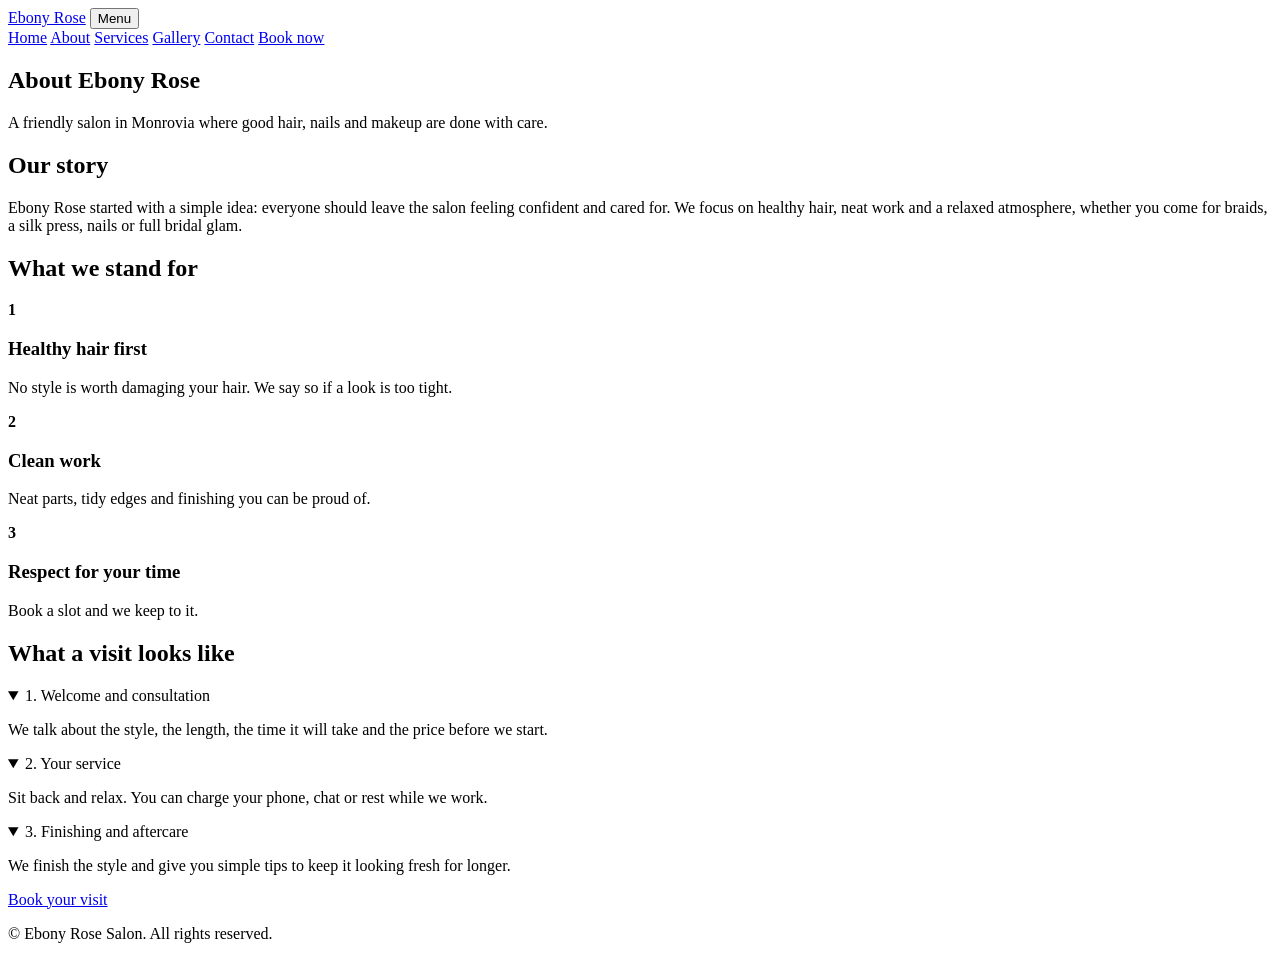
==== about.html @ 3163e4ab "Add files via upload" ====
<!DOCTYPE html>
<html lang="en">
<head>
  <meta charset="UTF-8">
  <meta name="viewport" content="width=device-width, initial-scale=1">
  <title>About Us | Ebony Rose Salon</title>
  <meta name="description" content="Prices for braids, weaves, natural hair care, nails and makeup.">
  <link rel="preconnect" href="https://fonts.googleapis.com">
  <link rel="preconnect" href="https://fonts.gstatic.com" crossorigin>
  <link href="https://fonts.googleapis.com/css2?family=Fraunces:opsz,wght@9..144,500;9..144,700&family=DM+Sans:wght@400;500;700&display=swap" rel="stylesheet">
  <link rel="stylesheet" href="css/style.css">
  <link rel="icon" href="data:image/svg+xml,%3Csvg xmlns='http://www.w3.org/2000/svg' viewBox='0 0 100 100'%3E%3Ctext y='.9em' font-size='90'%3E🌹%3C/text%3E%3C/svg%3E">
  <meta name="theme-color" content="#2a1233">
  <meta property="og:type" content="website">
  <meta property="og:title" content="Ebony Rose Salon">
  <meta property="og:description" content="Braids, weaves, natural hair care, nails and makeup. Book on WhatsApp.">
  <!-- After you upload the site, change this to the full web address of the image, e.g. https://yoursite.com/images/knotless-braids.jpg -->
  <meta property="og:image" content="images/knotless-braids.jpg">
</head>
<body>
<header class="nav">
  <a class="logo" href="index.html">Ebony Rose</a>
  <button class="nav-toggle" id="navToggle" aria-label="Open menu" aria-expanded="false">Menu</button>
  <nav id="navMenu">
    <a href="index.html">Home</a>
    <a href="about.html" aria-current="page">About</a>
    <a href="services.html">Services</a>
    <a href="gallery.html">Gallery</a>
    <a href="contact.html">Contact</a>
    <a class="btn btn-small" href="book.html">Book now</a>
  </nav>
</header>
<main>
  <section class="page-hero"><h1>About Ebony Rose</h1><p>A friendly salon in Monrovia where good hair, nails and makeup are done with care.</p></section>

  <section class="section">
    <h2>Our story</h2>
    <p class="about-text"><!-- EDIT: write the salon's real story here -->Ebony Rose started with a simple idea: everyone should leave the salon feeling confident and cared for. We focus on healthy hair, neat work and a relaxed atmosphere, whether you come for braids, a silk press, nails or full bridal glam.</p>
  </section>

  <section class="section section-alt">
    <h2>What we stand for</h2>
    <div class="steps">
      <div><b>1</b><h3>Healthy hair first</h3><p>No style is worth damaging your hair. We say so if a look is too tight.</p></div>
      <div><b>2</b><h3>Clean work</h3><p>Neat parts, tidy edges and finishing you can be proud of.</p></div>
      <div><b>3</b><h3>Respect for your time</h3><p>Book a slot and we keep to it.</p></div>
    </div>
  </section>

  <section class="section">
    <h2>What a visit looks like</h2>
    <div class="faq">
      <details open><summary>1. Welcome and consultation</summary><p>We talk about the style, the length, the time it will take and the price before we start.</p></details>
      <details open><summary>2. Your service</summary><p>Sit back and relax. You can charge your phone, chat or rest while we work.</p></details>
      <details open><summary>3. Finishing and aftercare</summary><p>We finish the style and give you simple tips to keep it looking fresh for longer.</p></details>
    </div>
    <p class="cta-row"><a class="btn" href="book.html">Book your visit</a></p>
  </section>
</main>
<footer>
  <p>&copy; <span id="year"></span> Ebony Rose Salon. All rights reserved.</p>
</footer>
<script src="js/script.js"></script>
</body>
</html>
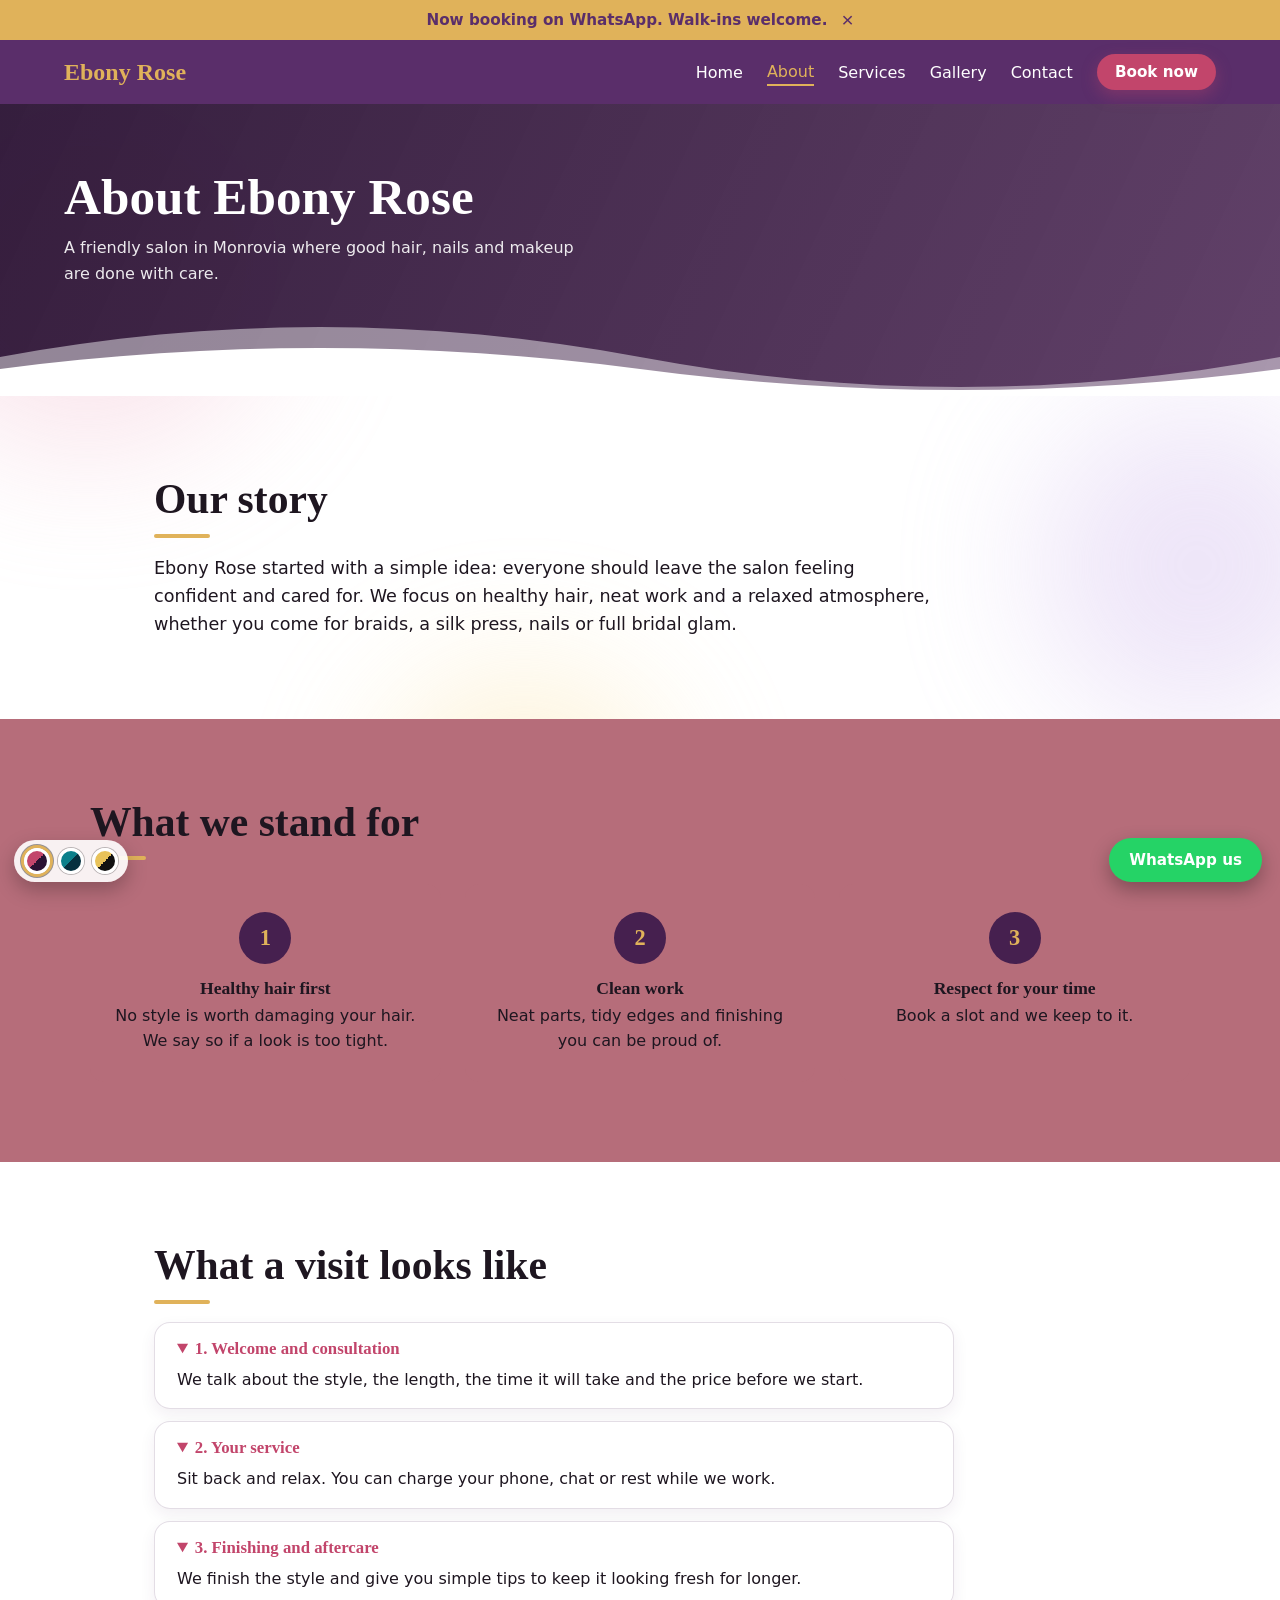
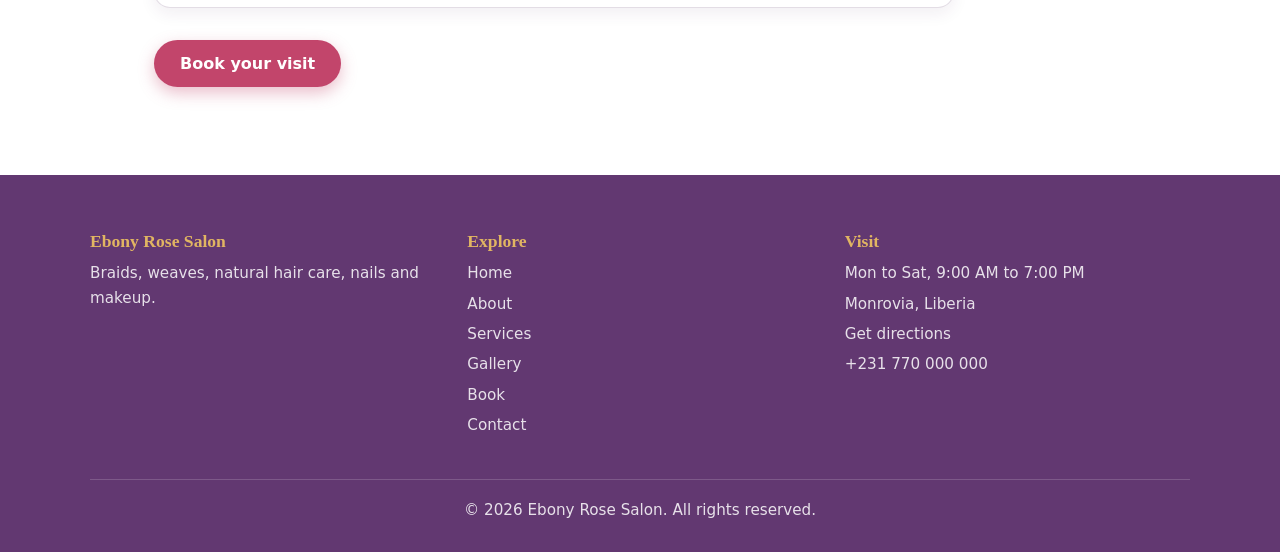
==== commit 59d12afb: "Update about.html" ====
--- a/about.html
+++ b/about.html
@@ -8,14 +8,14 @@
   <link rel="preconnect" href="https://fonts.googleapis.com">
   <link rel="preconnect" href="https://fonts.gstatic.com" crossorigin>
   <link href="https://fonts.googleapis.com/css2?family=Fraunces:opsz,wght@9..144,500;9..144,700&family=DM+Sans:wght@400;500;700&display=swap" rel="stylesheet">
-  <link rel="stylesheet" href="css/style.css">
+  <link rel="stylesheet" href="style.css">
   <link rel="icon" href="data:image/svg+xml,%3Csvg xmlns='http://www.w3.org/2000/svg' viewBox='0 0 100 100'%3E%3Ctext y='.9em' font-size='90'%3E🌹%3C/text%3E%3C/svg%3E">
   <meta name="theme-color" content="#2a1233">
   <meta property="og:type" content="website">
   <meta property="og:title" content="Ebony Rose Salon">
   <meta property="og:description" content="Braids, weaves, natural hair care, nails and makeup. Book on WhatsApp.">
   <!-- After you upload the site, change this to the full web address of the image, e.g. https://yoursite.com/images/knotless-braids.jpg -->
-  <meta property="og:image" content="images/knotless-braids.jpg">
+  <meta property="og:image" content="knotless-braids.jpg">
 </head>
 <body>
 <header class="nav">
@@ -60,6 +60,6 @@
 <footer>
   <p>&copy; <span id="year"></span> Ebony Rose Salon. All rights reserved.</p>
 </footer>
-<script src="js/script.js"></script>
+<script src="script.js"></script>
 </body>
 </html>
--- a/style.css
+++ b/style.css
@@ -0,0 +1,303 @@
+:root {
+  --aubergine: #5a2e6a;
+  --plum: #46204f;
+  --blush: #b66d7a;
+  --rose: #c2456b;
+  --gold: #e0b25a;
+  --ink: #1e1620;
+  --white: #ffffff;
+  --radius: 14px;
+  --serif: "Fraunces", Georgia, serif;
+  --sans: "DM Sans", system-ui, sans-serif;
+}
+
+* { box-sizing: border-box; margin: 0; padding: 0; }
+html { scroll-behavior: smooth; scroll-padding-top: 72px; }
+body { font-family: var(--sans); color: var(--ink); background: var(--white); line-height: 1.6; }
+img { max-width: 100%; display: block; }
+a { color: inherit; }
+:focus-visible { outline: 3px solid var(--gold); outline-offset: 2px; }
+
+h1, h2, h3 { font-family: var(--serif); line-height: 1.15; }
+h2 { font-size: clamp(1.8rem, 4vw, 2.6rem); margin-bottom: 8px; }
+h3 { font-size: 1.1rem; margin: 18px 0 4px; }
+
+/* Buttons */
+.btn {
+  display: inline-block; background: var(--rose); color: var(--white);
+  padding: 14px 26px; border-radius: 999px; border: 0; font: 700 1rem var(--sans);
+  text-decoration: none; cursor: pointer; transition: background .2s;
+}
+.btn:hover { background: #a9355a; }
+.btn-small { padding: 9px 18px; font-size: .95rem; }
+.btn-ghost { background: transparent; border: 2px solid var(--gold); color: var(--gold); }
+.btn-ghost:hover { background: var(--gold); color: var(--aubergine); }
+
+/* Navigation */
+.nav {
+  position: sticky; top: 0; z-index: 50; display: flex; align-items: center;
+  justify-content: space-between; padding: 14px 5vw; background: var(--aubergine); color: var(--white);
+}
+.logo { font: 700 1.5rem var(--serif); text-decoration: none; color: var(--gold); }
+.nav nav { display: flex; gap: 24px; align-items: center; }
+.nav nav a { text-decoration: none; }
+.nav nav a:not(.btn):hover { color: var(--gold); }
+.nav-toggle { display: none; background: none; border: 2px solid var(--gold); color: var(--gold); padding: 6px 14px; border-radius: 8px; font: 700 .95rem var(--sans); cursor: pointer; }
+
+/* Hero */
+.hero {
+  display: grid; grid-template-columns: 1.4fr 1fr; gap: 40px; align-items: center;
+  padding: 90px 5vw; background: radial-gradient(circle at 80% 20%, var(--plum), var(--aubergine) 60%); color: var(--white);
+}
+.hero h1 { font-size: clamp(2.4rem, 6vw, 4.4rem); max-width: 14ch; margin-bottom: 18px; }
+.hero p { max-width: 46ch; font-size: 1.1rem; opacity: .9; }
+.hero-actions { display: flex; gap: 14px; margin-top: 28px; flex-wrap: wrap; }
+.hero-card { background: var(--blush); color: var(--ink); padding: 28px; border-radius: var(--radius); }
+.open-status { font-weight: 700; margin: 6px 0 14px; }
+.open-status.open { color: #1b7a43; }
+.open-status.closed { color: #b3261e; }
+.hours-mini { list-style: none; }
+.hours-mini li { display: flex; justify-content: space-between; gap: 16px; padding: 8px 0; border-bottom: 1px solid rgba(0,0,0,.12); }
+
+/* Sections */
+.section { padding: 80px 5vw; max-width: 1100px; margin: 0 auto; }
+.section-alt { max-width: none; background: var(--blush); }
+.section-alt > * { max-width: 1100px; margin-left: auto; margin-right: auto; }
+.section-note { opacity: .75; margin-bottom: 28px; }
+
+/* Services */
+.tabs { display: flex; gap: 10px; flex-wrap: wrap; margin-bottom: 24px; }
+.tab { padding: 9px 20px; border-radius: 999px; border: 2px solid var(--plum); background: transparent; font: 500 1rem var(--sans); cursor: pointer; }
+.tab.active { background: var(--plum); color: var(--white); }
+.service-list { display: grid; gap: 4px; }
+.service {
+  display: grid; grid-template-columns: 1fr auto; gap: 4px 20px; padding: 16px 0;
+  border-bottom: 1px solid rgba(0,0,0,.14);
+}
+.service strong { font-size: 1.1rem; }
+.service .price { font: 700 1.2rem var(--serif); color: var(--rose); }
+.service small { grid-column: 1; opacity: .7; }
+
+/* Gallery */
+.gallery { display: grid; grid-template-columns: repeat(auto-fill, minmax(200px, 1fr)); gap: 14px; }
+.gallery-item {
+  aspect-ratio: 4 / 5; border-radius: var(--radius); border: 0; cursor: pointer;
+  display: flex; align-items: flex-end; padding: 14px; color: var(--white);
+  font: 700 1.05rem var(--serif); text-align: left; transition: transform .2s;
+}
+.gallery-item:hover { transform: scale(1.03); }
+
+/* Booking form */
+.book-form { display: grid; grid-template-columns: 1fr 1fr; gap: 18px; max-width: 760px; }
+.book-form label { display: grid; gap: 6px; font-weight: 500; }
+.book-form .full { grid-column: 1 / -1; }
+input, select, textarea {
+  padding: 12px 14px; border: 2px solid #d9c9dc; border-radius: 10px; font: 400 1rem var(--sans); background: var(--white);
+}
+input:focus, select:focus, textarea:focus { border-color: var(--rose); outline: none; }
+.error { color: #b3261e; font-size: .9rem; min-height: 1em; }
+
+/* Reviews */
+.reviews { display: grid; grid-template-columns: repeat(auto-fit, minmax(250px, 1fr)); gap: 24px; margin-top: 24px; }
+.reviews figure { background: var(--white); padding: 26px; border-radius: var(--radius); border-left: 5px solid var(--gold); }
+.reviews blockquote { font: 500 1.1rem var(--serif); margin-bottom: 14px; }
+.reviews figcaption { opacity: .7; font-size: .95rem; }
+
+/* Visit */
+.visit-grid { display: grid; grid-template-columns: repeat(auto-fit, minmax(260px, 1fr)); gap: 40px; margin-top: 16px; }
+
+footer { background: var(--aubergine); color: var(--white); text-align: center; padding: 28px 5vw; opacity: .95; }
+
+/* Lightbox */
+.lightbox { position: fixed; inset: 0; background: rgba(20, 8, 24, .92); z-index: 100; display: grid; place-items: center; padding: 24px; }
+.lightbox[hidden] { display: none; }
+.lightbox-body { width: min(480px, 90vw); aspect-ratio: 4 / 5; border-radius: var(--radius); display: flex; align-items: flex-end; padding: 24px; color: var(--white); font: 700 1.6rem var(--serif); }
+.lightbox-close { position: absolute; top: 20px; right: 20px; background: var(--gold); border: 0; padding: 10px 20px; border-radius: 999px; font: 700 1rem var(--sans); cursor: pointer; }
+
+/* Mobile */
+@media (max-width: 800px) {
+  .hero { grid-template-columns: 1fr; padding: 60px 5vw; }
+  .nav-toggle { display: block; }
+  .nav nav { display: none; position: absolute; top: 100%; left: 0; right: 0; flex-direction: column; background: var(--aubergine); padding: 20px 5vw 28px; gap: 18px; align-items: flex-start; }
+  .nav nav.open { display: flex; }
+  .book-form { grid-template-columns: 1fr; }
+  .section { padding: 56px 5vw; }
+}
+
+@media (prefers-reduced-motion: reduce) {
+  html { scroll-behavior: auto; }
+  * { transition: none !important; }
+}
+
+/* Multi-page additions */
+.nav nav a[aria-current="page"]:not(.btn) { color: var(--gold); border-bottom: 2px solid var(--gold); }
+.page-hero { background: radial-gradient(circle at 80% 20%, var(--plum), var(--aubergine) 60%); color: var(--white); padding: 56px 5vw; }
+.page-hero h1 { font-size: clamp(2rem, 5vw, 3.2rem); margin-bottom: 8px; }
+.page-hero p { opacity: .9; max-width: 52ch; }
+.teasers { display: grid; grid-template-columns: repeat(auto-fit, minmax(240px, 1fr)); gap: 20px; margin-top: 20px; }
+.teasers a { text-decoration: none; padding: 24px; border-radius: var(--radius); border: 2px solid var(--plum); transition: background .2s; }
+.teasers a:hover { background: var(--blush); }
+.teasers h3 { margin-top: 0; }
+.cta-row { margin-top: 32px; }
+
+/* ===== Beautify pack ===== */
+.hero { background: linear-gradient(115deg, rgba(42,18,51,.94) 35%, rgba(42,18,51,.55)), url('../images/knotless-braids.jpg') center / cover; min-height: 520px; }
+.hero h1 em { color: var(--gold); font-style: normal; }
+.hero-card { box-shadow: 0 20px 50px rgba(0,0,0,.35); }
+.page-hero { background: linear-gradient(115deg, rgba(42,18,51,.95), rgba(70,32,79,.85)), url('../images/silk-press.jpg') center / cover; }
+
+h2::after { content: ""; display: block; width: 56px; height: 4px; border-radius: 4px; background: var(--gold); margin-top: 10px; }
+.btn { box-shadow: 0 6px 16px rgba(194,69,107,.35); transition: transform .2s, background .2s, box-shadow .2s; }
+.btn:hover { transform: translateY(-2px); box-shadow: 0 10px 22px rgba(194,69,107,.45); }
+.btn-ghost { box-shadow: none; }
+.nav.scrolled { box-shadow: 0 6px 24px rgba(0,0,0,.35); }
+
+.strip { display: grid; grid-template-columns: repeat(auto-fit, minmax(220px, 1fr)); background: var(--gold); color: var(--aubergine); }
+.strip div { padding: 20px 5vw; display: grid; text-align: center; border-right: 1px solid rgba(42,18,51,.2); }
+.strip strong { font: 700 1.15rem var(--serif); }
+
+.preview { display: grid; grid-template-columns: repeat(auto-fit, minmax(200px, 1fr)); gap: 16px; }
+.preview a { aspect-ratio: 4/5; border-radius: var(--radius); background-size: cover; background-position: center; display: flex; align-items: flex-end; text-decoration: none; color: var(--white); box-shadow: 0 10px 24px rgba(42,18,51,.25); overflow: hidden; transition: transform .25s; }
+.preview a:hover { transform: translateY(-6px); }
+.preview span { width: 100%; padding: 40px 16px 14px; font: 700 1.05rem var(--serif); background: linear-gradient(transparent, rgba(0,0,0,.75)); }
+
+.steps { display: grid; grid-template-columns: repeat(auto-fit, minmax(230px, 1fr)); gap: 24px; margin-top: 24px; }
+.steps div { text-align: center; padding: 28px 20px; border-radius: var(--radius); background: var(--blush); }
+.steps b { display: grid; place-items: center; width: 52px; height: 52px; margin: 0 auto 14px; border-radius: 50%; background: var(--plum); color: var(--gold); font: 700 1.4rem var(--serif); }
+.steps h3 { margin-top: 0; }
+
+.teasers a { box-shadow: 0 4px 14px rgba(42,18,51,.08); }
+.teasers a:hover { transform: translateY(-4px); box-shadow: 0 12px 26px rgba(42,18,51,.18); }
+.service { transition: padding .2s, background .2s; }
+.service:hover { background: var(--blush); padding-left: 14px; padding-right: 14px; border-radius: 10px; }
+.stars { color: var(--gold); letter-spacing: 3px; margin-bottom: 8px; }
+.reviews figure { box-shadow: 0 8px 22px rgba(42,18,51,.1); }
+
+.gallery-item { background-size: cover !important; background-position: center !important; box-shadow: 0 8px 20px rgba(42,18,51,.2); }
+.lightbox-body { background-size: cover !important; background-position: center !important; }
+.lb-arrow { position: absolute; top: 50%; transform: translateY(-50%); background: var(--gold); border: 0; width: 48px; height: 48px; border-radius: 50%; font-size: 1.4rem; cursor: pointer; }
+.lb-prev { left: 4vw; } .lb-next { right: 4vw; }
+
+.estimate { grid-column: 1 / -1; padding: 14px 18px; border-radius: 10px; background: var(--blush); font-weight: 700; }
+.cta-band { text-align: center; padding: 80px 5vw; color: var(--white); background: linear-gradient(135deg, var(--plum), var(--aubergine)); }
+.cta-band h2::after { margin-left: auto; margin-right: auto; }
+.cta-band p { margin: 12px 0 26px; opacity: .9; }
+
+.float-wa, .to-top { position: fixed; right: 18px; z-index: 60; border: 0; border-radius: 999px; font: 700 .95rem var(--sans); cursor: pointer; text-decoration: none; box-shadow: 0 8px 20px rgba(0,0,0,.3); }
+.float-wa { bottom: 18px; background: #25d366; color: #fff; padding: 13px 20px; }
+.to-top { bottom: 78px; width: 44px; height: 44px; background: var(--gold); color: var(--aubergine); opacity: 0; pointer-events: none; transition: opacity .3s; }
+.to-top.show { opacity: 1; pointer-events: auto; }
+
+.reveal { opacity: 0; transform: translateY(28px); transition: opacity .7s ease, transform .7s ease; }
+.reveal.visible { opacity: 1; transform: none; }
+@media (prefers-reduced-motion: reduce) { .reveal { opacity: 1; transform: none; } }
+
+/* ===== Water + bubbles (inner pages) ===== */
+.page-hero { position: relative; overflow: hidden; padding: 64px 5vw 110px; }
+.page-hero > * { position: relative; z-index: 2; }
+.page-hero::before, .page-hero::after {
+  content: ""; position: absolute; left: 0; bottom: -1px; width: 200%; z-index: 1; background-repeat: repeat-x; background-size: 50% 100%;
+}
+.page-hero::before { height: 80px; opacity: .45; animation: wave 16s linear infinite reverse;
+  background-image: url("data:image/svg+xml,%3Csvg xmlns='http://www.w3.org/2000/svg' viewBox='0 0 1200 60' preserveAspectRatio='none'%3E%3Cpath d='M0 30 C200 0 400 0 600 30 S1000 60 1200 30 V60 H0Z' fill='%23ffffff'/%3E%3C/svg%3E"); }
+.page-hero::after { height: 56px; animation: wave 9s linear infinite;
+  background-image: url("data:image/svg+xml,%3Csvg xmlns='http://www.w3.org/2000/svg' viewBox='0 0 1200 60' preserveAspectRatio='none'%3E%3Cpath d='M0 30 C200 0 400 0 600 30 S1000 60 1200 30 V60 H0Z' fill='%23ffffff'/%3E%3C/svg%3E"); }
+@keyframes wave { to { transform: translateX(-50%); } }
+
+.bubbles { position: absolute; inset: 0; z-index: 1; pointer-events: none; }
+.bubbles span {
+  position: absolute; bottom: -70px; border-radius: 50%;
+  background: radial-gradient(circle at 30% 28%, rgba(255,255,255,.85), rgba(255,255,255,.14) 50%, rgba(255,255,255,.04));
+  border: 1px solid rgba(255,255,255,.4); box-shadow: inset 0 0 10px rgba(255,255,255,.25);
+  animation: rise var(--d) ease-in infinite; animation-delay: var(--delay);
+}
+@keyframes rise {
+  0% { transform: translate(0, 0) scale(.6); opacity: 0; }
+  12% { opacity: 1; }
+  50% { transform: translate(22px, -170px) scale(1); }
+  100% { transform: translate(-14px, -420px) scale(1.1); opacity: 0; }
+}
+
+/* soft drifting water blobs behind the page */
+.blobs { position: fixed; inset: 0; z-index: -1; pointer-events: none; overflow: hidden; }
+.blobs i { position: absolute; border-radius: 50%; filter: blur(70px); opacity: .45; animation: drift 18s ease-in-out infinite alternate; }
+.blobs i:nth-child(1) { width: 380px; height: 380px; background: #f3c4d4; top: 8%; left: -8%; }
+.blobs i:nth-child(2) { width: 320px; height: 320px; background: #d9c6f0; top: 45%; right: -6%; animation-delay: -6s; }
+.blobs i:nth-child(3) { width: 280px; height: 280px; background: #fbe3a8; bottom: -6%; left: 30%; animation-delay: -12s; }
+@keyframes drift { to { transform: translate(60px, -50px) scale(1.15); } }
+
+/* glass cards */
+.inner .book-form, .inner .visit-grid > div {
+  background: rgba(255,255,255,.62); backdrop-filter: blur(12px); -webkit-backdrop-filter: blur(12px);
+  border: 1px solid rgba(255,255,255,.9); border-radius: 26px; padding: 30px; box-shadow: 0 16px 40px rgba(70,32,79,.12);
+}
+.inner .book-form { max-width: 780px; }
+.inner .service, .inner .service:hover {
+  background: rgba(255,255,255,.7); border: 1px solid rgba(194,69,107,.16); border-radius: 20px;
+  padding: 16px 22px; margin-bottom: 10px; box-shadow: 0 8px 20px rgba(70,32,79,.08); transition: transform .25s, box-shadow .25s;
+}
+.inner .service:hover { transform: translateY(-3px) scale(1.01); box-shadow: 0 14px 28px rgba(194,69,107,.18); }
+.inner .tab { background: rgba(255,255,255,.7); backdrop-filter: blur(6px); }
+.inner .tab.active { background: var(--rose); border-color: var(--rose); }
+.inner .gallery-item { position: relative; border-radius: 30px; overflow: hidden; border: 3px solid rgba(255,255,255,.85); }
+.inner .gallery-item::before { content: ""; position: absolute; top: 12px; left: 16px; width: 46px; height: 22px; border-radius: 50%; background: rgba(255,255,255,.55); transform: rotate(-25deg); }
+.inner .gallery-item:hover { transform: translateY(-8px) scale(1.03); box-shadow: 0 18px 34px rgba(194,69,107,.28); }
+
+/* ripple + click bubbles */
+.btn { position: relative; overflow: hidden; }
+.ripple { position: absolute; border-radius: 50%; background: rgba(255,255,255,.55); transform: scale(0); animation: ripple .6s ease-out forwards; pointer-events: none; }
+@keyframes ripple { to { transform: scale(3.2); opacity: 0; } }
+.pop { position: fixed; z-index: 90; border-radius: 50%; border: 2px solid rgba(194,69,107,.6); background: rgba(255,255,255,.35); pointer-events: none; transform: translate(-50%, -50%) scale(.2); animation: pop .7s ease-out forwards; }
+@keyframes pop { to { transform: translate(-50%, -50%) scale(1); opacity: 0; } }
+
+@media (prefers-reduced-motion: reduce) {
+  .bubbles span, .page-hero::before, .page-hero::after, .blobs i { animation: none; }
+}
+
+/* ===== Colour themes ===== */
+[data-theme="ocean"] { --aubergine: #06303f; --plum: #0b5a70; --blush: #e3f6f8; --rose: #0b7f8a; --gold: #ffd27a; }
+[data-theme="ocean"] .btn:hover { background: #086873; }
+[data-theme="ocean"] .hero { background: linear-gradient(115deg, rgba(6,48,63,.94) 35%, rgba(6,48,63,.5)), url('../images/knotless-braids.jpg') center / cover; }
+[data-theme="ocean"] .page-hero { background: linear-gradient(115deg, rgba(6,48,63,.95), rgba(11,90,112,.85)), url('../images/silk-press.jpg') center / cover; }
+[data-theme="ocean"] .blobs i:nth-child(1) { background: #a8e6ee; }
+[data-theme="ocean"] .blobs i:nth-child(2) { background: #b9d4f5; }
+[data-theme="ocean"] .blobs i:nth-child(3) { background: #c8f2e4; }
+
+[data-theme="gold"] { --aubergine: #111111; --plum: #2b2b2b; --blush: #f6f0e3; --rose: #8a6a1f; --gold: #e8c25a; }
+[data-theme="gold"] .btn:hover { background: #6f5416; }
+[data-theme="gold"] .hero { background: linear-gradient(115deg, rgba(17,17,17,.95) 35%, rgba(17,17,17,.55)), url('../images/knotless-braids.jpg') center / cover; }
+[data-theme="gold"] .page-hero { background: linear-gradient(115deg, rgba(17,17,17,.96), rgba(43,43,43,.88)), url('../images/silk-press.jpg') center / cover; }
+[data-theme="gold"] .blobs i:nth-child(1) { background: #f1dca0; }
+[data-theme="gold"] .blobs i:nth-child(2) { background: #e0e0e0; }
+[data-theme="gold"] .blobs i:nth-child(3) { background: #f5e6b8; }
+
+.theme-picker { position: fixed; left: 14px; bottom: 18px; z-index: 60; display: flex; gap: 8px; padding: 8px 10px; border-radius: 999px; background: rgba(255,255,255,.9); box-shadow: 0 8px 20px rgba(0,0,0,.25); }
+.theme-dot { width: 26px; height: 26px; border-radius: 50%; border: 3px solid #fff; cursor: pointer; box-shadow: 0 0 0 1px rgba(0,0,0,.25); }
+.theme-dot.on { box-shadow: 0 0 0 3px var(--gold), 0 0 0 4px rgba(0,0,0,.4); }
+
+/* ===== Rich content ===== */
+.badge { font: 700 .7rem var(--sans); font-style: normal; background: var(--gold); color: var(--aubergine); padding: 3px 9px; border-radius: 999px; margin-left: 8px; vertical-align: middle; }
+.service .desc { grid-column: 1 / -1; font-size: .95rem; opacity: .8; margin-top: 4px; }
+.gallery-item[hidden] { display: none; }
+.lb-book { position: absolute; bottom: 24px; left: 50%; transform: translateX(-50%); }
+.lb-book:hover { transform: translateX(-50%) translateY(-2px); }
+.faq { display: grid; gap: 12px; max-width: 800px; margin-top: 18px; }
+.faq details { background: rgba(255,255,255,.75); border: 1px solid rgba(70,32,79,.15); border-radius: 16px; padding: 16px 22px; box-shadow: 0 6px 16px rgba(70,32,79,.07); }
+.faq summary { cursor: pointer; font: 700 1.05rem var(--serif); }
+.faq details[open] summary { color: var(--rose); margin-bottom: 8px; }
+.about-text { max-width: 70ch; font-size: 1.1rem; margin-top: 16px; }
+
+/* ===== Upgrades ===== */
+.promo { display: flex; justify-content: center; align-items: center; gap: 14px; background: var(--gold); color: var(--aubergine); font-weight: 700; font-size: .95rem; padding: 8px 5vw; text-align: center; }
+.promo button { background: none; border: 0; font-size: 1.3rem; line-height: 1; cursor: pointer; color: inherit; }
+.rich-footer { text-align: left; padding: 56px 5vw 24px; }
+.foot-grid { display: grid; grid-template-columns: repeat(auto-fit, minmax(190px, 1fr)); gap: 32px; max-width: 1100px; margin: 0 auto; }
+.rich-footer h3 { font-size: 1.1rem; color: var(--gold); margin: 0 0 10px; }
+.rich-footer p, .rich-footer a { display: block; opacity: .85; margin-bottom: 6px; text-decoration: none; font-size: .95rem; }
+.rich-footer a:hover { color: var(--gold); opacity: 1; }
+.foot-copy { text-align: center; margin: 36px auto 0; padding-top: 18px; border-top: 1px solid rgba(255,255,255,.2); max-width: 1100px; font-size: .9rem; }
+.dir-btn { margin-top: 10px; }
+.add-svc { grid-column: 1 / -1; justify-self: start; background: transparent; border: 2px dashed var(--rose); color: var(--rose); padding: 9px 18px; border-radius: 999px; font: 700 .95rem var(--sans); cursor: pointer; }
+.add-svc:hover { background: var(--blush); }
+.chips { grid-column: 1 / -1; display: flex; flex-wrap: wrap; gap: 8px; }
+.chip { background: var(--plum); color: var(--white); border: 0; padding: 7px 14px; border-radius: 999px; font: 500 .9rem var(--sans); cursor: pointer; }
